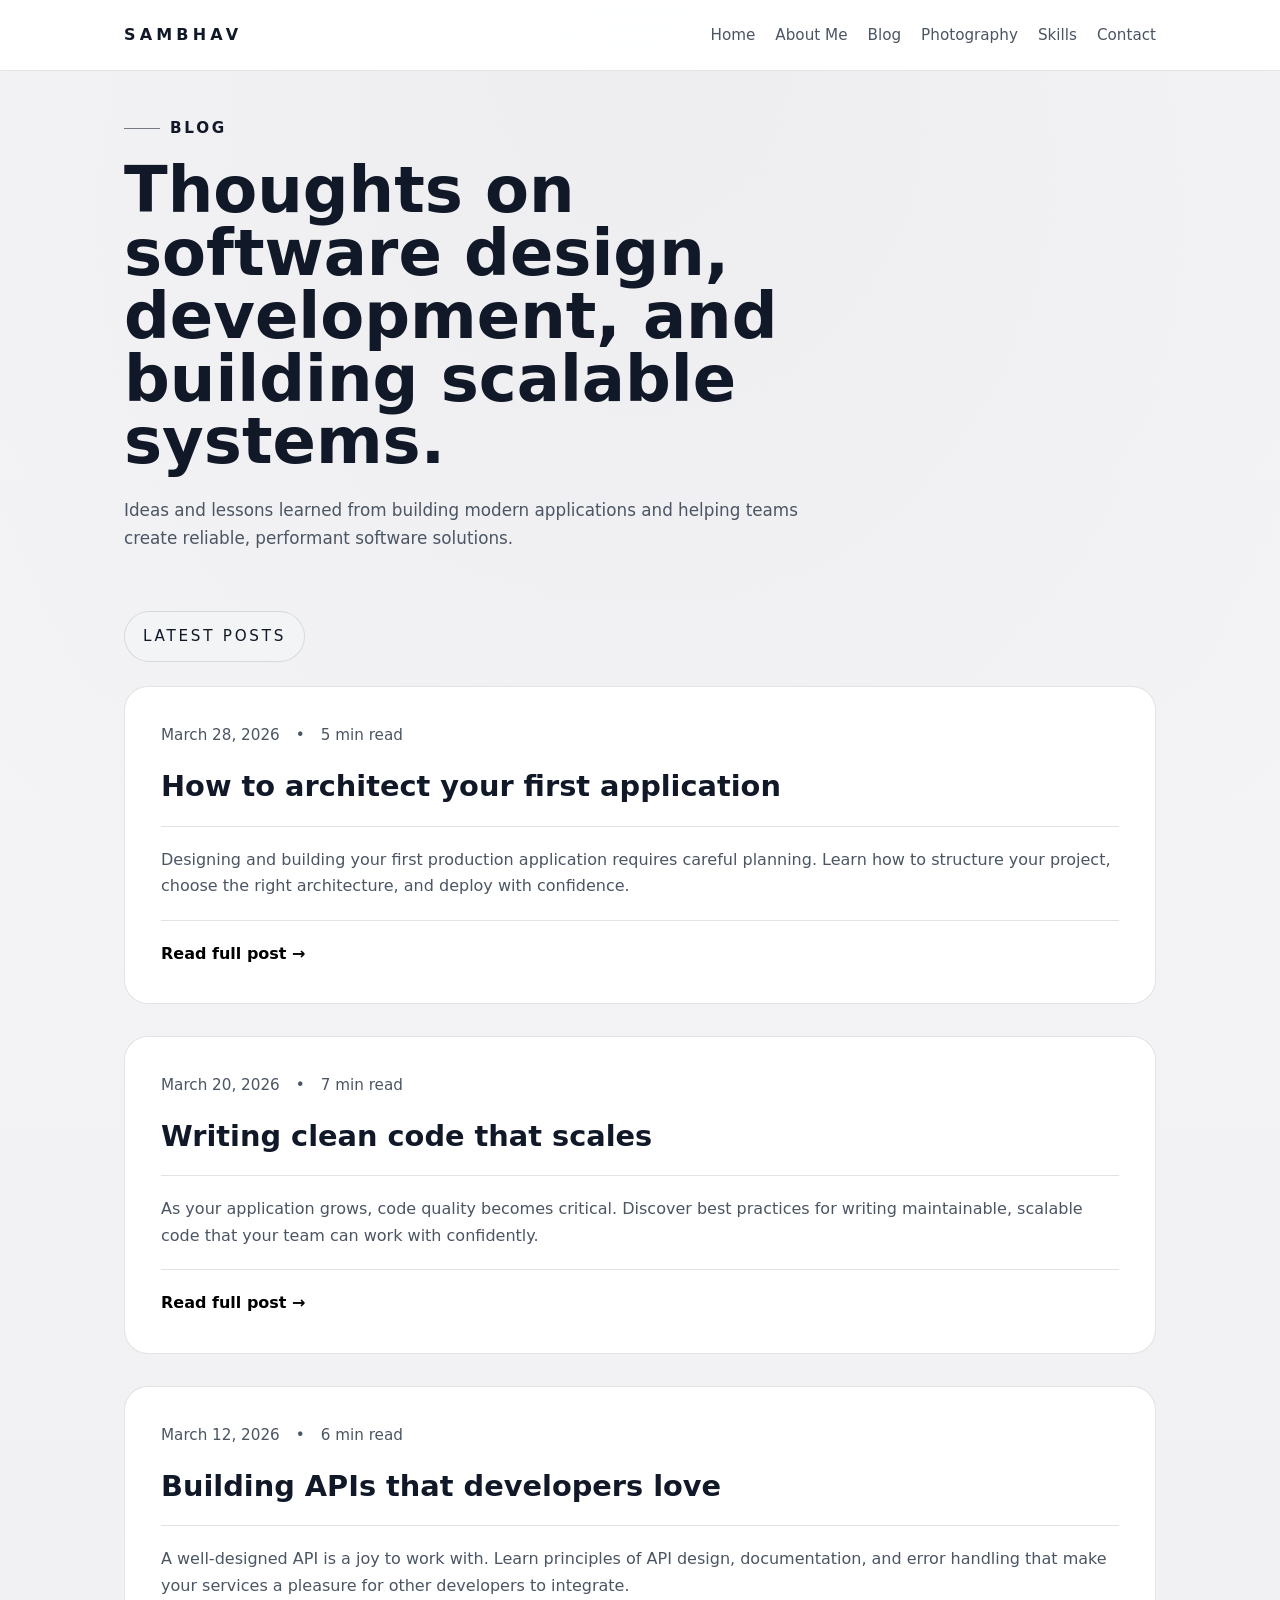
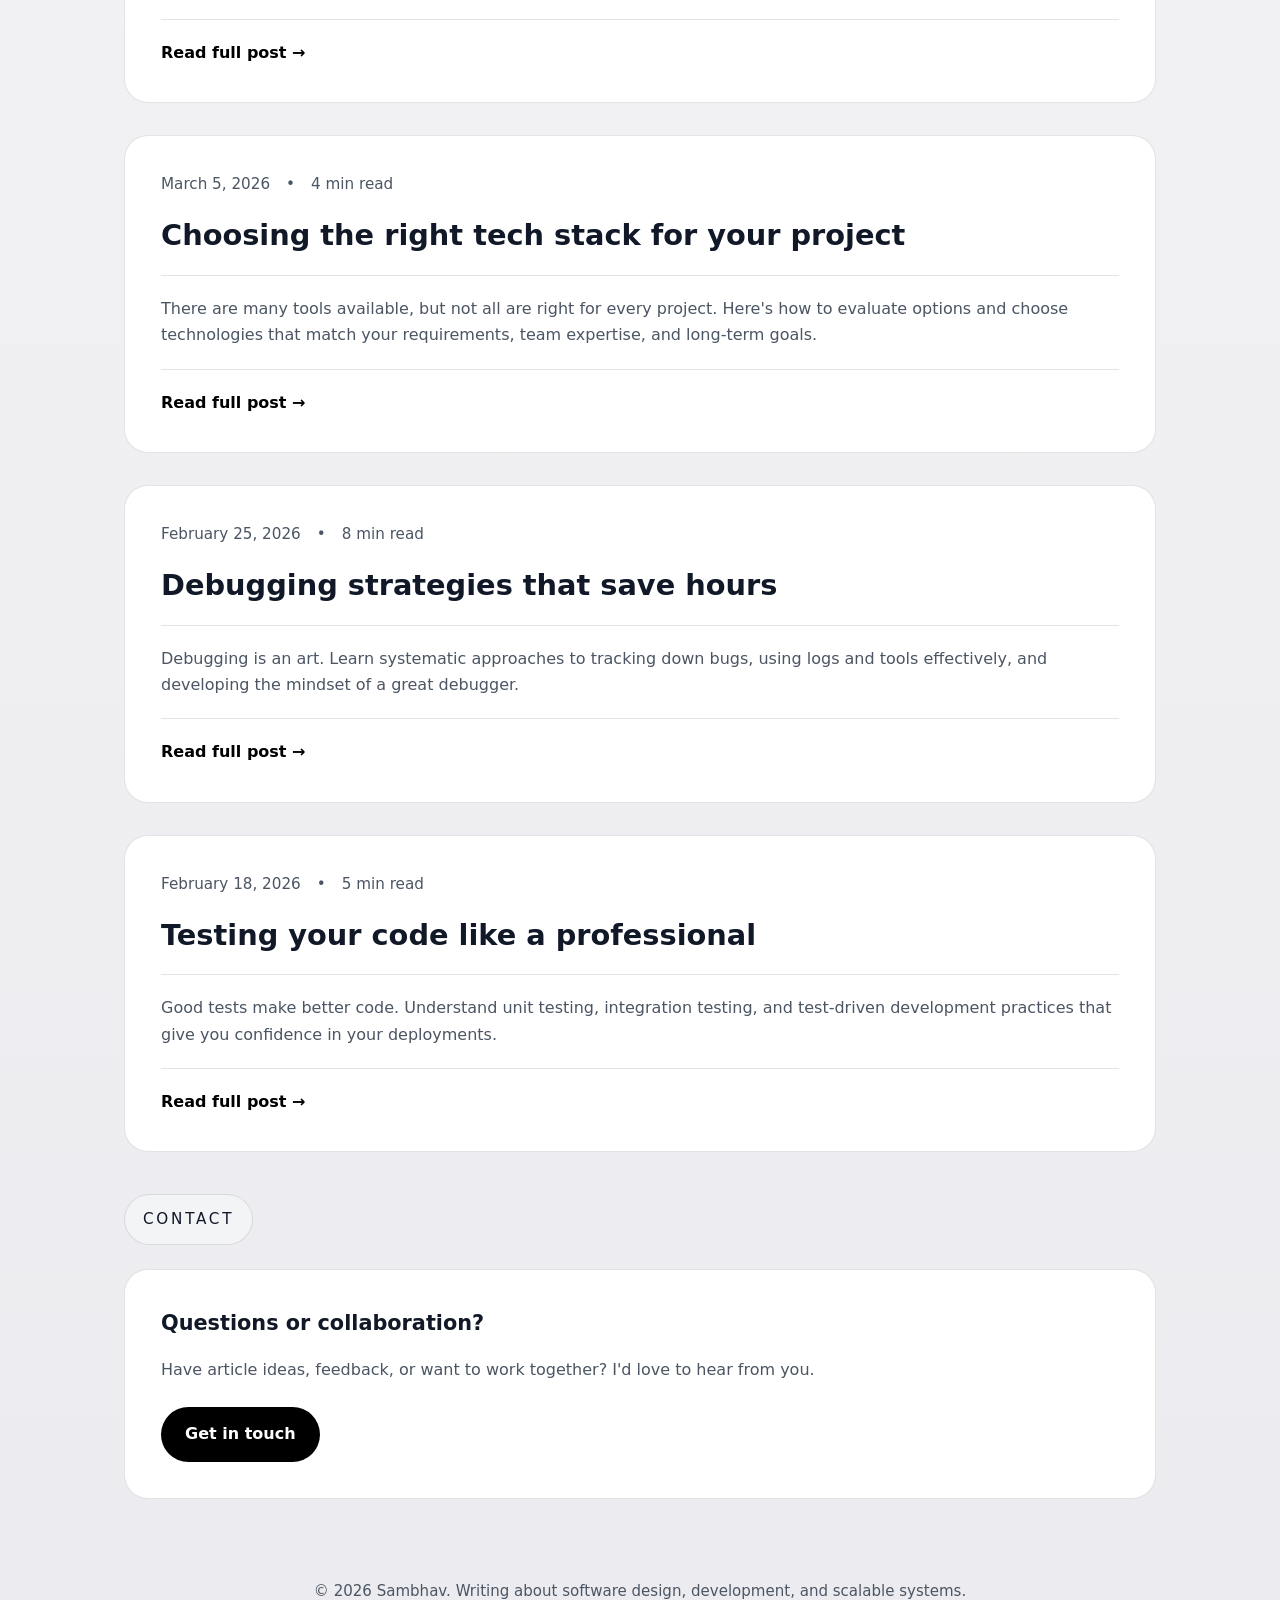
==== blog.html @ 91e05813 "sambhav786io:Update main page, Add blog and photography" ====
<!DOCTYPE html>
<html lang="en">
<head>
  <meta charset="UTF-8" />
  <meta name="viewport" content="width=device-width, initial-scale=1.0" />
  <title>Blog | SAMBHAV VERMAN</title>
  <style>
    :root {
      --bg: #f5f5f7;
      --surface: #ffffff;
      --surface-soft: #f3f4f6;
      --text: #111827;
      --muted: #4b5563;
      --accent: #111827;
      --accent-strong: #000000;
      --border: rgba(17, 24, 39, 0.12);
      --radius: 24px;
      font-family: Inter, ui-sans-serif, system-ui, -apple-system, BlinkMacSystemFont, "Segoe UI", sans-serif;
    }

    * {
      box-sizing: border-box;
    }

    html {
      scroll-behavior: smooth;
    }

    body {
      margin: 0;
      min-height: 100vh;
      background: radial-gradient(circle at top, rgba(17, 24, 39, 0.04), transparent 32%),
        linear-gradient(180deg, #f6f6f8 0%, #ececf0 100%);
      color: var(--text);
      line-height: 1.65;
    }

    a {
      color: inherit;
    }

    header {
      position: sticky;
      top: 0;
      z-index: 10;
      backdrop-filter: blur(14px);
      background: rgba(255, 255, 255, 0.95);
      border-bottom: 1px solid var(--border);
    }

    .topbar {
      max-width: 1080px;
      margin: 0 auto;
      padding: 22px 24px;
      display: flex;
      align-items: center;
      justify-content: space-between;
      gap: 16px;
    }

    .brand {
      font-size: 1rem;
      font-weight: 700;
      letter-spacing: 0.26em;
      text-transform: uppercase;
      color: var(--accent);
    }

    nav {
      display: flex;
      flex-wrap: wrap;
      gap: 20px;
    }

    nav a {
      color: var(--muted);
      text-decoration: none;
      transition: color 0.2s ease;
      font-size: 0.95rem;
    }

    nav a:hover,
    nav a:focus-visible {
      color: var(--text);
    }

    .page {
      max-width: 1080px;
      margin: 0 auto;
      padding: 40px 24px 80px;
      display: grid;
      gap: 42px;
    }

    .hero {
      display: grid;
      gap: 28px;
    }

    .hero-copy {
      max-width: 740px;
    }

    .eyebrow {
      display: inline-flex;
      align-items: center;
      gap: 10px;
      color: var(--accent);
      font-size: 0.95rem;
      font-weight: 700;
      text-transform: uppercase;
      letter-spacing: 0.18em;
    }

    .eyebrow::before {
      content: "";
      width: 36px;
      height: 1px;
      background: currentColor;
      opacity: 0.55;
    }

    .hero-title {
      margin: 18px 0 24px;
      font-size: clamp(2.6rem, 5vw, 4.2rem);
      line-height: 0.98;
    }

    .hero-text {
      max-width: 680px;
      color: var(--muted);
      font-size: 1.05rem;
    }

    .section-title {
      margin: 0 0 24px;
      display: inline-flex;
      align-items: center;
      padding: 12px 18px;
      font-size: 0.95rem;
      letter-spacing: 0.18em;
      text-transform: uppercase;
      color: var(--accent);
      border: 1px solid var(--border);
      border-radius: 999px;
      background: var(--surface-soft);
    }

    .blog-grid {
      display: grid;
      gap: 32px;
    }

    .blog-post {
      background: var(--surface);
      border: 1px solid var(--border);
      border-radius: var(--radius);
      padding: 36px;
      display: grid;
      gap: 20px;
    }

    .blog-meta {
      display: flex;
      gap: 16px;
      flex-wrap: wrap;
      color: var(--muted);
      font-size: 0.95rem;
    }

    .blog-post h2 {
      margin: 0;
      font-size: 1.8rem;
      line-height: 1.3;
    }

    .blog-post p {
      margin: 0;
      color: var(--muted);
    }

    .blog-post a {
      color: var(--accent-strong);
      font-weight: 700;
      text-decoration: none;
    }

    .blog-excerpt {
      padding: 20px 0;
      border-top: 1px solid var(--border);
      border-bottom: 1px solid var(--border);
    }

    .read-more {
      display: inline-flex;
      align-items: center;
      gap: 8px;
      color: var(--accent-strong);
      text-decoration: none;
      font-weight: 700;
    }

    footer {
      text-align: center;
      color: var(--muted);
      font-size: 0.94rem;
    }

    @media (max-width: 640px) {
      .page {
        padding: 28px 18px 64px;
      }

      .hero-title {
        font-size: clamp(2.2rem, 9vw, 3rem);
      }

      .blog-post {
        padding: 24px;
      }

      .blog-post h2 {
        font-size: 1.4rem;
      }
    }
  </style>
</head>
<body>
  <header>
    <div class="topbar">
      <div class="brand">Sambhav</div>
      <nav>
        <a href="index.html">Home</a>
        <a href="index.html#about">About Me</a>
        <a href="blog.html">Blog</a>
        <a href="photography.html">Photography</a>
        <a href="index.html#skills">Skills</a>
        <a href="index.html#contact">Contact</a>
      </nav>
    </div>
  </header>

  <main class="page">
    <section class="hero">
      <div class="hero-copy">
        <span class="eyebrow">Blog</span>
        <h1 class="hero-title">Thoughts on software design, development, and building scalable systems.</h1>
        <p class="hero-text">Ideas and lessons learned from building modern applications and helping teams create reliable, performant software solutions.</p>
      </div>
    </section>

    <section>
      <p class="section-title">Latest posts</p>
      <div class="blog-grid">
        <article class="blog-post">
          <div class="blog-meta">
            <span>March 28, 2026</span>
            <span>•</span>
            <span>5 min read</span>
          </div>
          <h2>How to architect your first application</h2>
          <div class="blog-excerpt">
            <p>Designing and building your first production application requires careful planning. Learn how to structure your project, choose the right architecture, and deploy with confidence.</p>
          </div>
          <a href="#" class="read-more">Read full post →</a>
        </article>

        <article class="blog-post">
          <div class="blog-meta">
            <span>March 20, 2026</span>
            <span>•</span>
            <span>7 min read</span>
          </div>
          <h2>Writing clean code that scales</h2>
          <div class="blog-excerpt">
            <p>As your application grows, code quality becomes critical. Discover best practices for writing maintainable, scalable code that your team can work with confidently.</p>
          </div>
          <a href="#" class="read-more">Read full post →</a>
        </article>

        <article class="blog-post">
          <div class="blog-meta">
            <span>March 12, 2026</span>
            <span>•</span>
            <span>6 min read</span>
          </div>
          <h2>Building APIs that developers love</h2>
          <div class="blog-excerpt">
            <p>A well-designed API is a joy to work with. Learn principles of API design, documentation, and error handling that make your services a pleasure for other developers to integrate.</p>
          </div>
          <a href="#" class="read-more">Read full post →</a>
        </article>

        <article class="blog-post">
          <div class="blog-meta">
            <span>March 5, 2026</span>
            <span>•</span>
            <span>4 min read</span>
          </div>
          <h2>Choosing the right tech stack for your project</h2>
          <div class="blog-excerpt">
            <p>There are many tools available, but not all are right for every project. Here's how to evaluate options and choose technologies that match your requirements, team expertise, and long-term goals.</p>
          </div>
          <a href="#" class="read-more">Read full post →</a>
        </article>

        <article class="blog-post">
          <div class="blog-meta">
            <span>February 25, 2026</span>
            <span>•</span>
            <span>8 min read</span>
          </div>
          <h2>Debugging strategies that save hours</h2>
          <div class="blog-excerpt">
            <p>Debugging is an art. Learn systematic approaches to tracking down bugs, using logs and tools effectively, and developing the mindset of a great debugger.</p>
          </div>
          <a href="#" class="read-more">Read full post →</a>
        </article>

        <article class="blog-post">
          <div class="blog-meta">
            <span>February 18, 2026</span>
            <span>•</span>
            <span>5 min read</span>
          </div>
          <h2>Testing your code like a professional</h2>
          <div class="blog-excerpt">
            <p>Good tests make better code. Understand unit testing, integration testing, and test-driven development practices that give you confidence in your deployments.</p>
          </div>
          <a href="#" class="read-more">Read full post →</a>
        </article>
      </div>
    </section>

    <section>
      <p class="section-title">Contact</p>
      <div style="background: var(--surface); border: 1px solid var(--border); border-radius: var(--radius); padding: 36px;">
        <h3 style="margin: 0 0 16px; font-size: 1.3rem;">Questions or collaboration?</h3>
        <p style="margin: 0 0 24px; color: var(--muted);">Have article ideas, feedback, or want to work together? I'd love to hear from you.</p>
        <a href="index.html#contact" style="display: inline-flex; align-items: center; justify-content: center; padding: 14px 24px; background: #000; color: #fff; border-radius: 999px; text-decoration: none; font-weight: 700;">Get in touch</a>
      </div>
    </section>
  </main>

  <footer>
    © 2026 Sambhav. Writing about software design, development, and scalable systems.
  </footer>
</body>
</html>
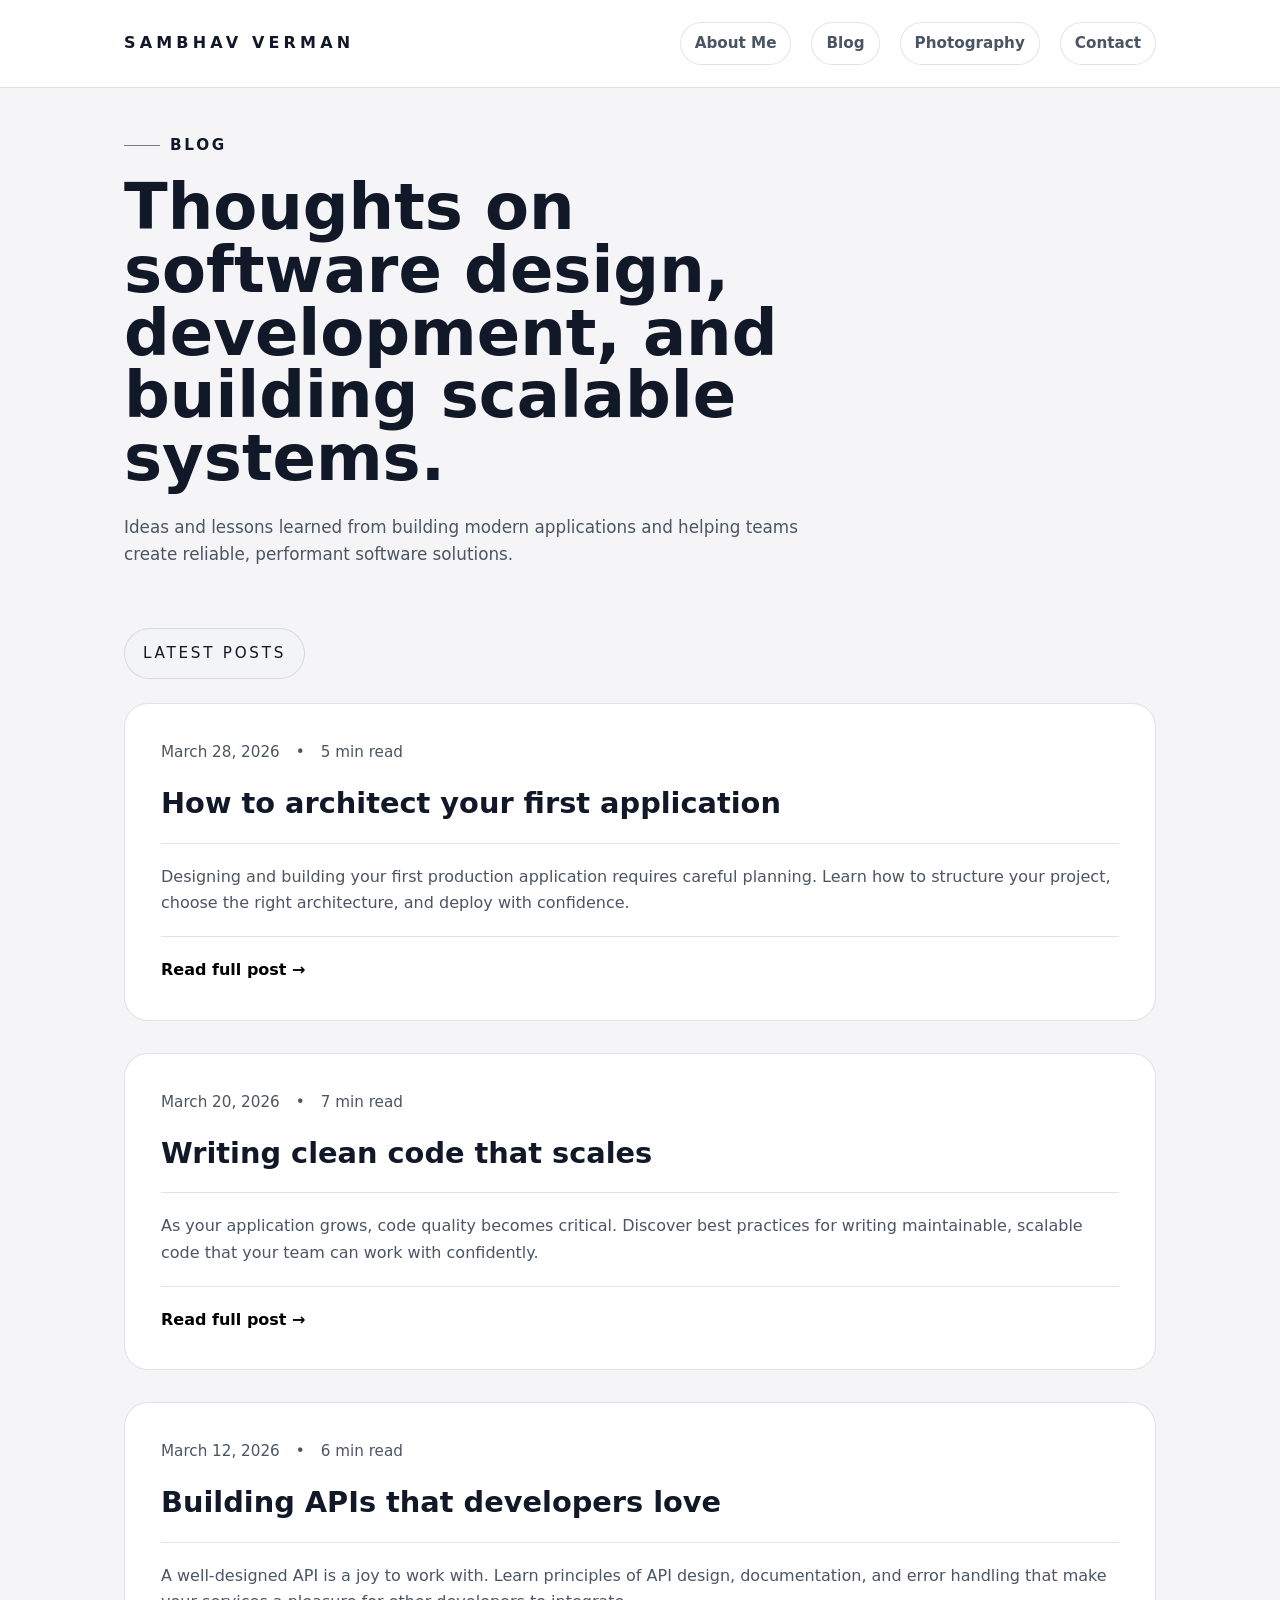
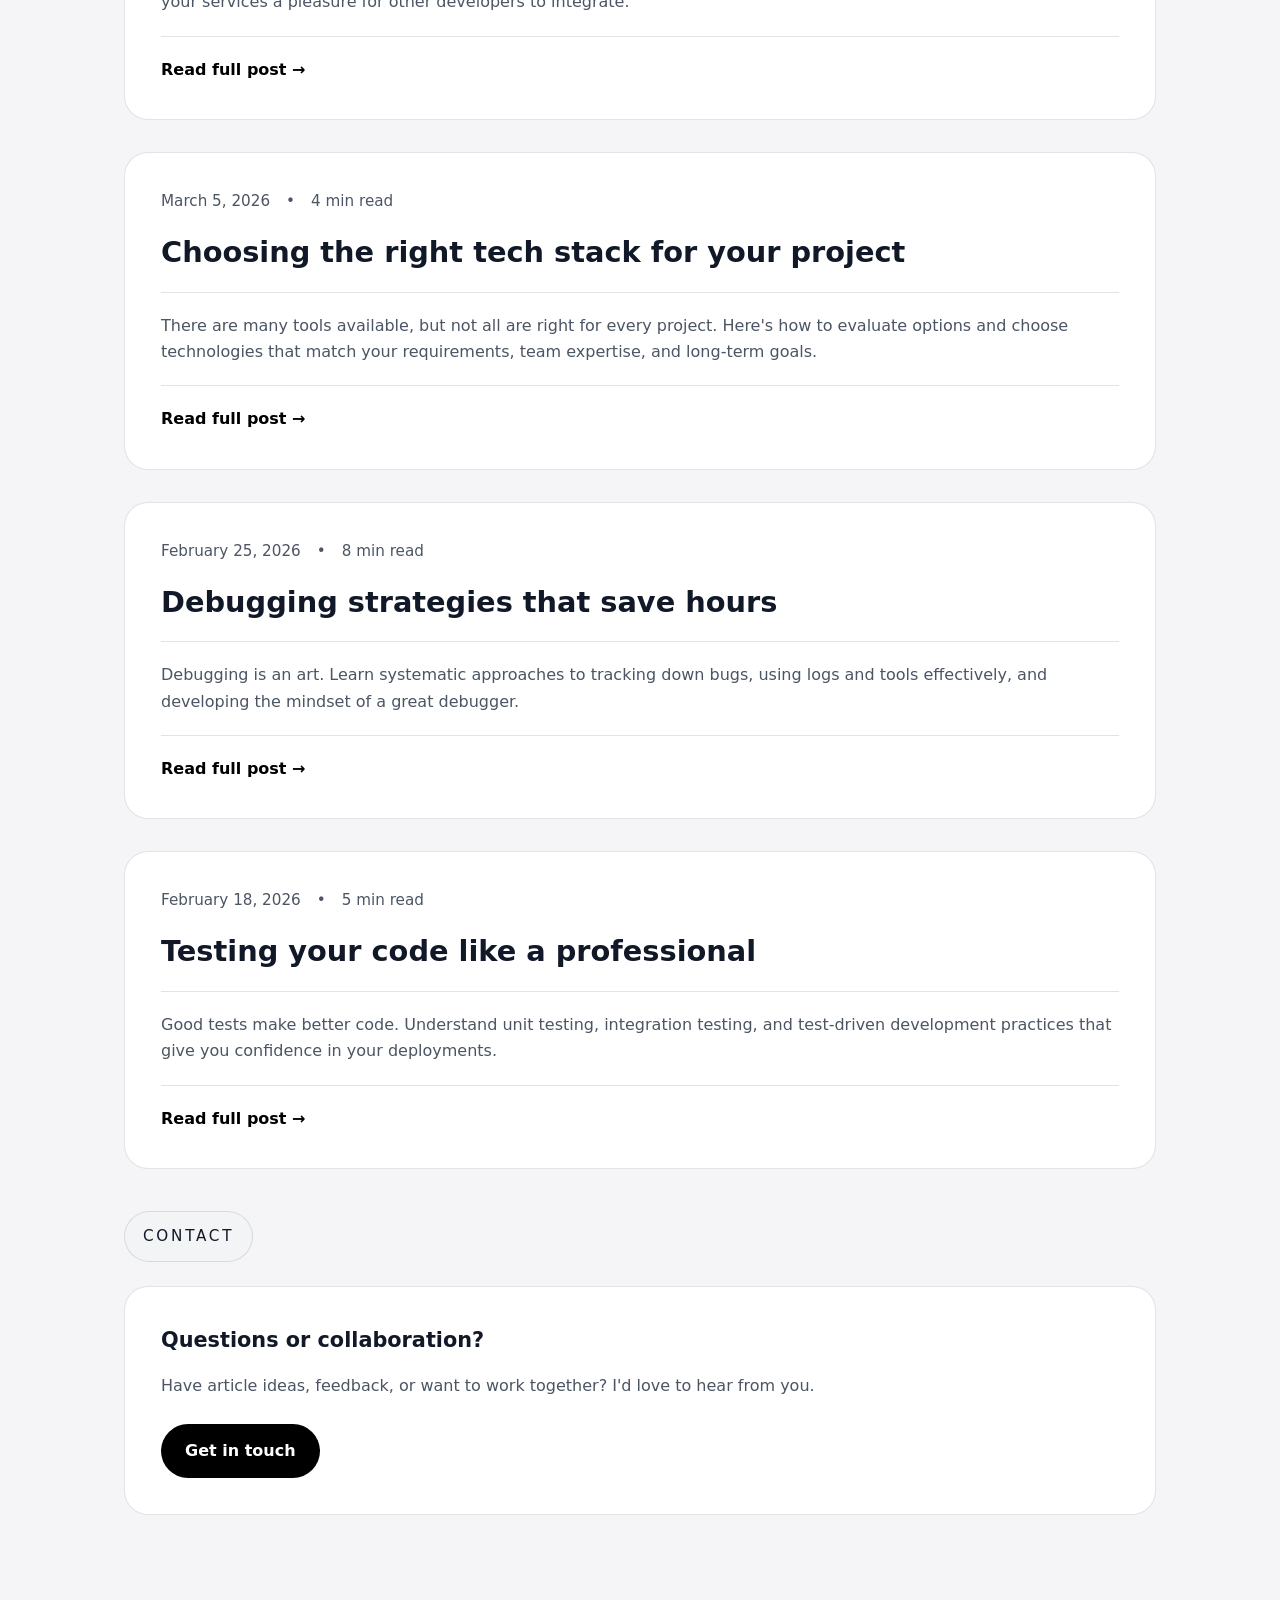
==== commit b33c1cc4: "sambhav786io: update title bar" ====
--- a/blog.html
+++ b/blog.html
@@ -29,8 +29,7 @@
     body {
       margin: 0;
       min-height: 100vh;
-      background: radial-gradient(circle at top, rgba(17, 24, 39, 0.04), transparent 32%),
-        linear-gradient(180deg, #f6f6f8 0%, #ececf0 100%);
+      background: var(--bg);
       color: var(--text);
       line-height: 1.65;
     }
@@ -44,7 +43,7 @@
       top: 0;
       z-index: 10;
       backdrop-filter: blur(14px);
-      background: rgba(255, 255, 255, 0.95);
+      background: rgba(255,255,255,0.92);
       border-bottom: 1px solid var(--border);
     }
 
@@ -75,13 +74,20 @@
     nav a {
       color: var(--muted);
       text-decoration: none;
-      transition: color 0.2s ease;
+      transition: color 0.2s ease, background 0.2s ease, border-color 0.2s ease;
       font-size: 0.95rem;
+      font-weight: 700;
+      padding: 8px 14px;
+      border: 1px solid var(--border);
+      border-radius: 999px;
+      background: rgba(255, 255, 255, 0.85);
     }
 
     nav a:hover,
     nav a:focus-visible {
       color: var(--text);
+      background: var(--surface-soft);
+      border-color: rgba(17, 24, 39, 0.22);
     }
 
     .page {
@@ -228,13 +234,11 @@
 <body>
   <header>
     <div class="topbar">
-      <div class="brand">Sambhav</div>
+      <div class="brand">SAMBHAV VERMAN</div>
       <nav>
-        <a href="index.html">Home</a>
         <a href="index.html#about">About Me</a>
         <a href="blog.html">Blog</a>
         <a href="photography.html">Photography</a>
-        <a href="index.html#skills">Skills</a>
         <a href="index.html#contact">Contact</a>
       </nav>
     </div>
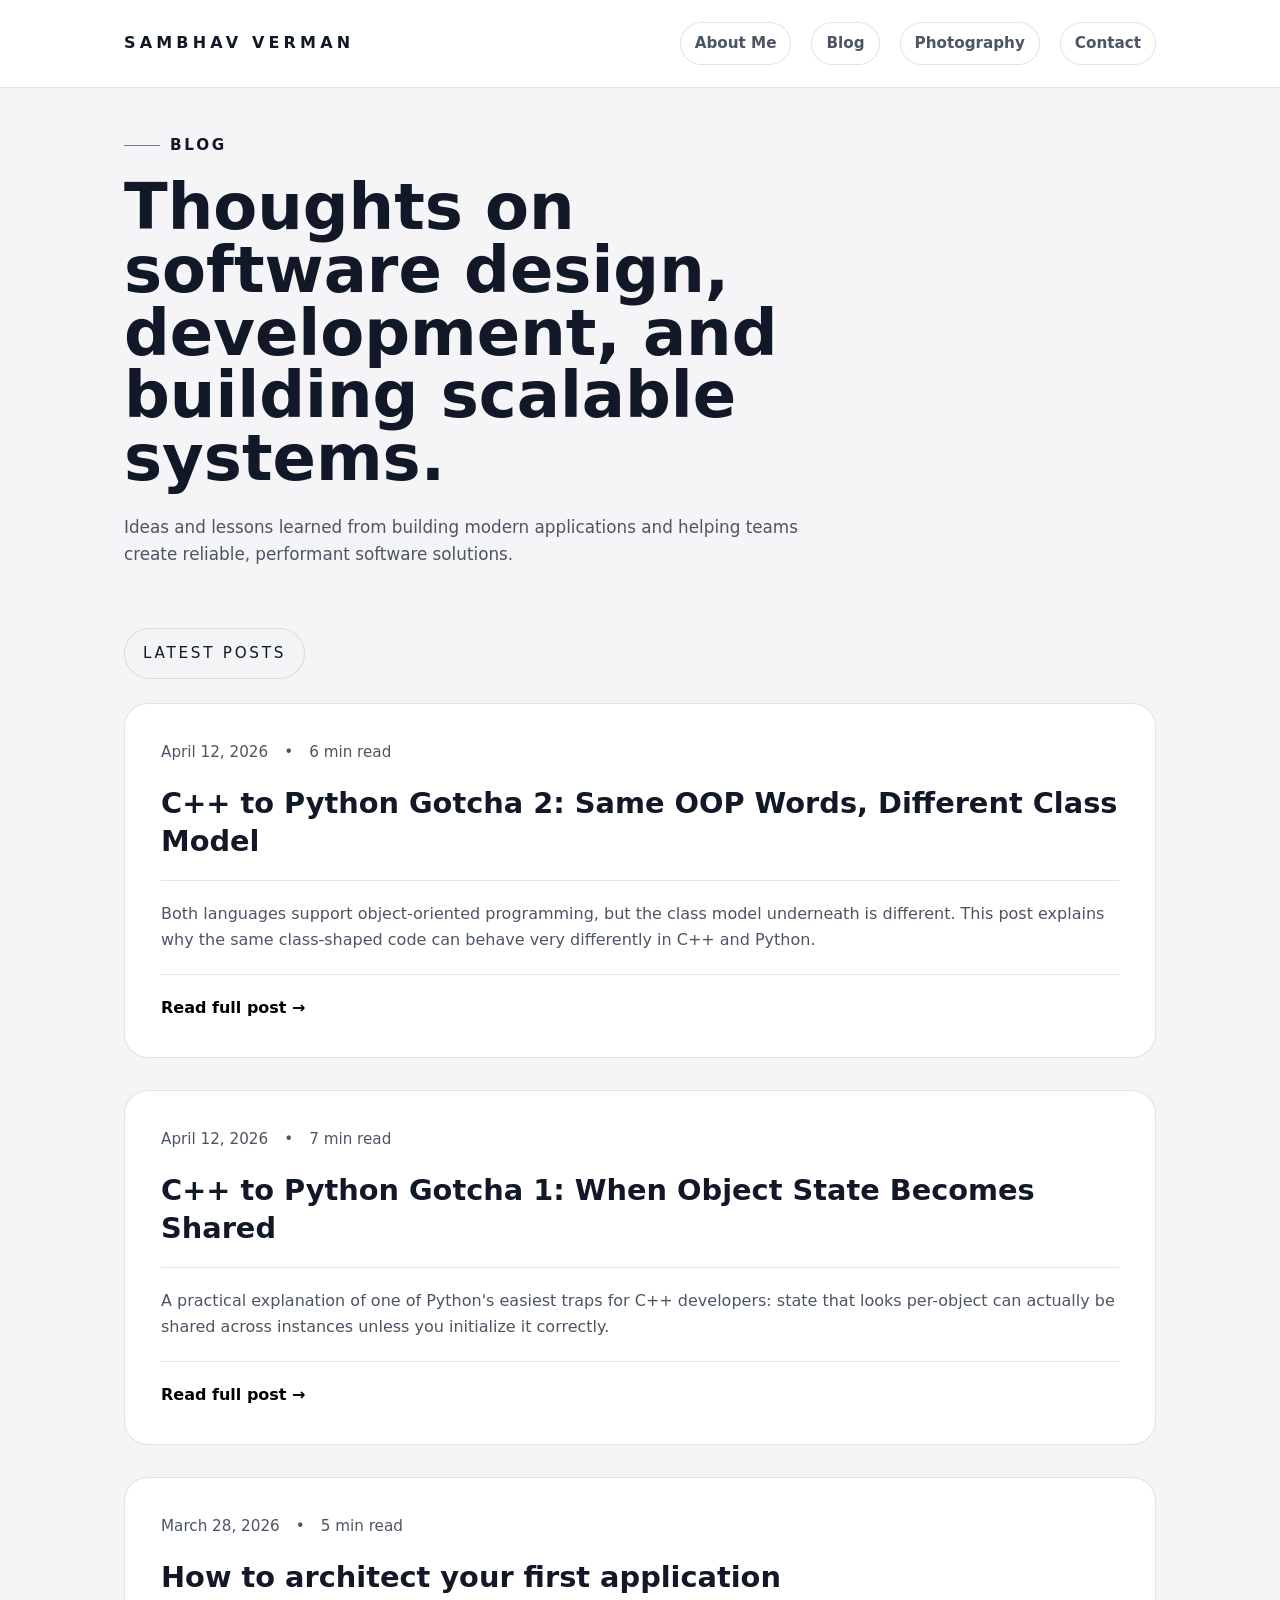
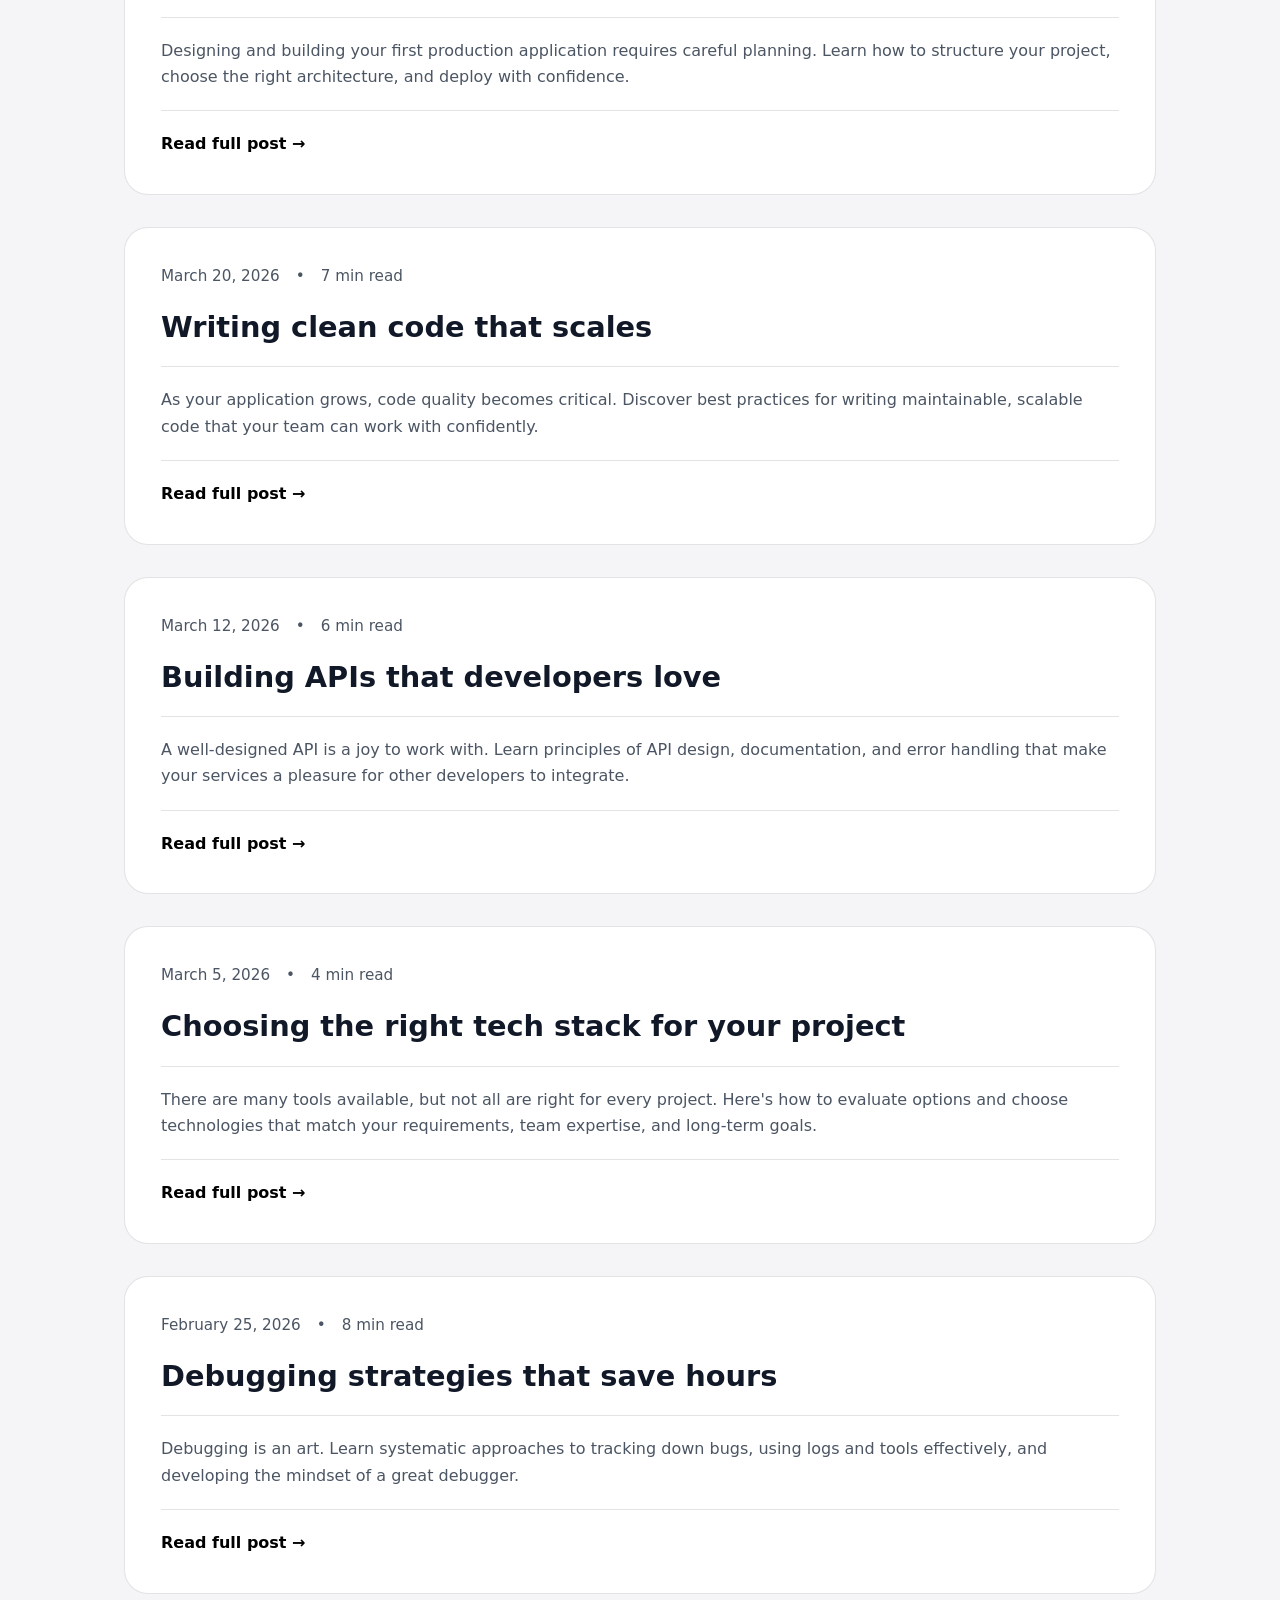
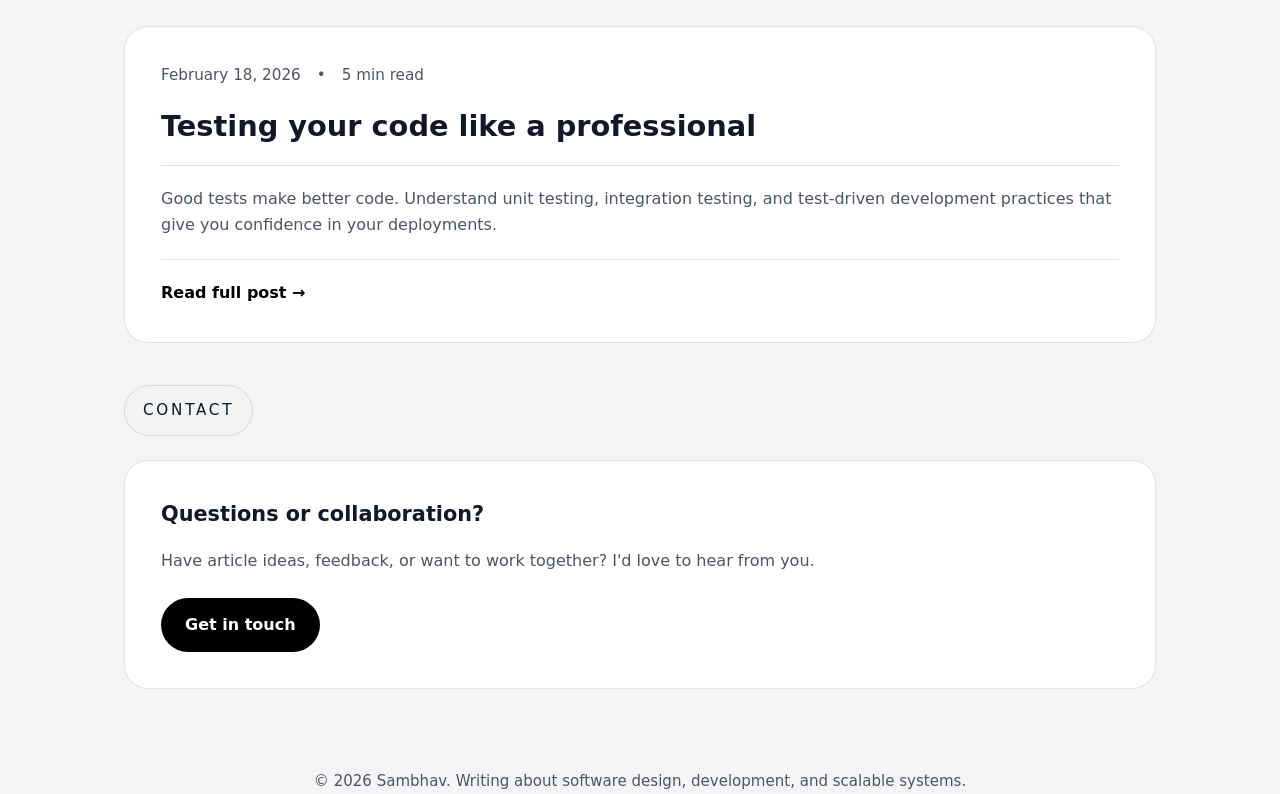
==== commit 78e7711b: "sambhav786io: Add cpp 2 py gotcha blog 1-2" ====
--- a/blog.html
+++ b/blog.html
@@ -63,6 +63,7 @@
       letter-spacing: 0.26em;
       text-transform: uppercase;
       color: var(--accent);
+      text-decoration: none;
     }
 
     nav {
@@ -234,7 +235,7 @@
 <body>
   <header>
     <div class="topbar">
-      <div class="brand">SAMBHAV VERMAN</div>
+      <a class="brand" href="index.html">SAMBHAV VERMAN</a>
       <nav>
         <a href="index.html#about">About Me</a>
         <a href="blog.html">Blog</a>
@@ -256,6 +257,32 @@
     <section>
       <p class="section-title">Latest posts</p>
       <div class="blog-grid">
+        <article class="blog-post">
+          <div class="blog-meta">
+            <span>April 12, 2026</span>
+            <span>•</span>
+            <span>6 min read</span>
+          </div>
+          <h2>C++ to Python Gotcha 2: Same OOP Words, Different Class Model</h2>
+          <div class="blog-excerpt">
+            <p>Both languages support object-oriented programming, but the class model underneath is different. This post explains why the same class-shaped code can behave very differently in C++ and Python.</p>
+          </div>
+          <a href="posts/cpp-to-python-gotcha-2.html" class="read-more">Read full post →</a>
+        </article>
+
+        <article class="blog-post">
+          <div class="blog-meta">
+            <span>April 12, 2026</span>
+            <span>•</span>
+            <span>7 min read</span>
+          </div>
+          <h2>C++ to Python Gotcha 1: When Object State Becomes Shared</h2>
+          <div class="blog-excerpt">
+            <p>A practical explanation of one of Python's easiest traps for C++ developers: state that looks per-object can actually be shared across instances unless you initialize it correctly.</p>
+          </div>
+          <a href="posts/cpp-to-python-gotcha-1.html" class="read-more">Read full post →</a>
+        </article>
+
         <article class="blog-post">
           <div class="blog-meta">
             <span>March 28, 2026</span>
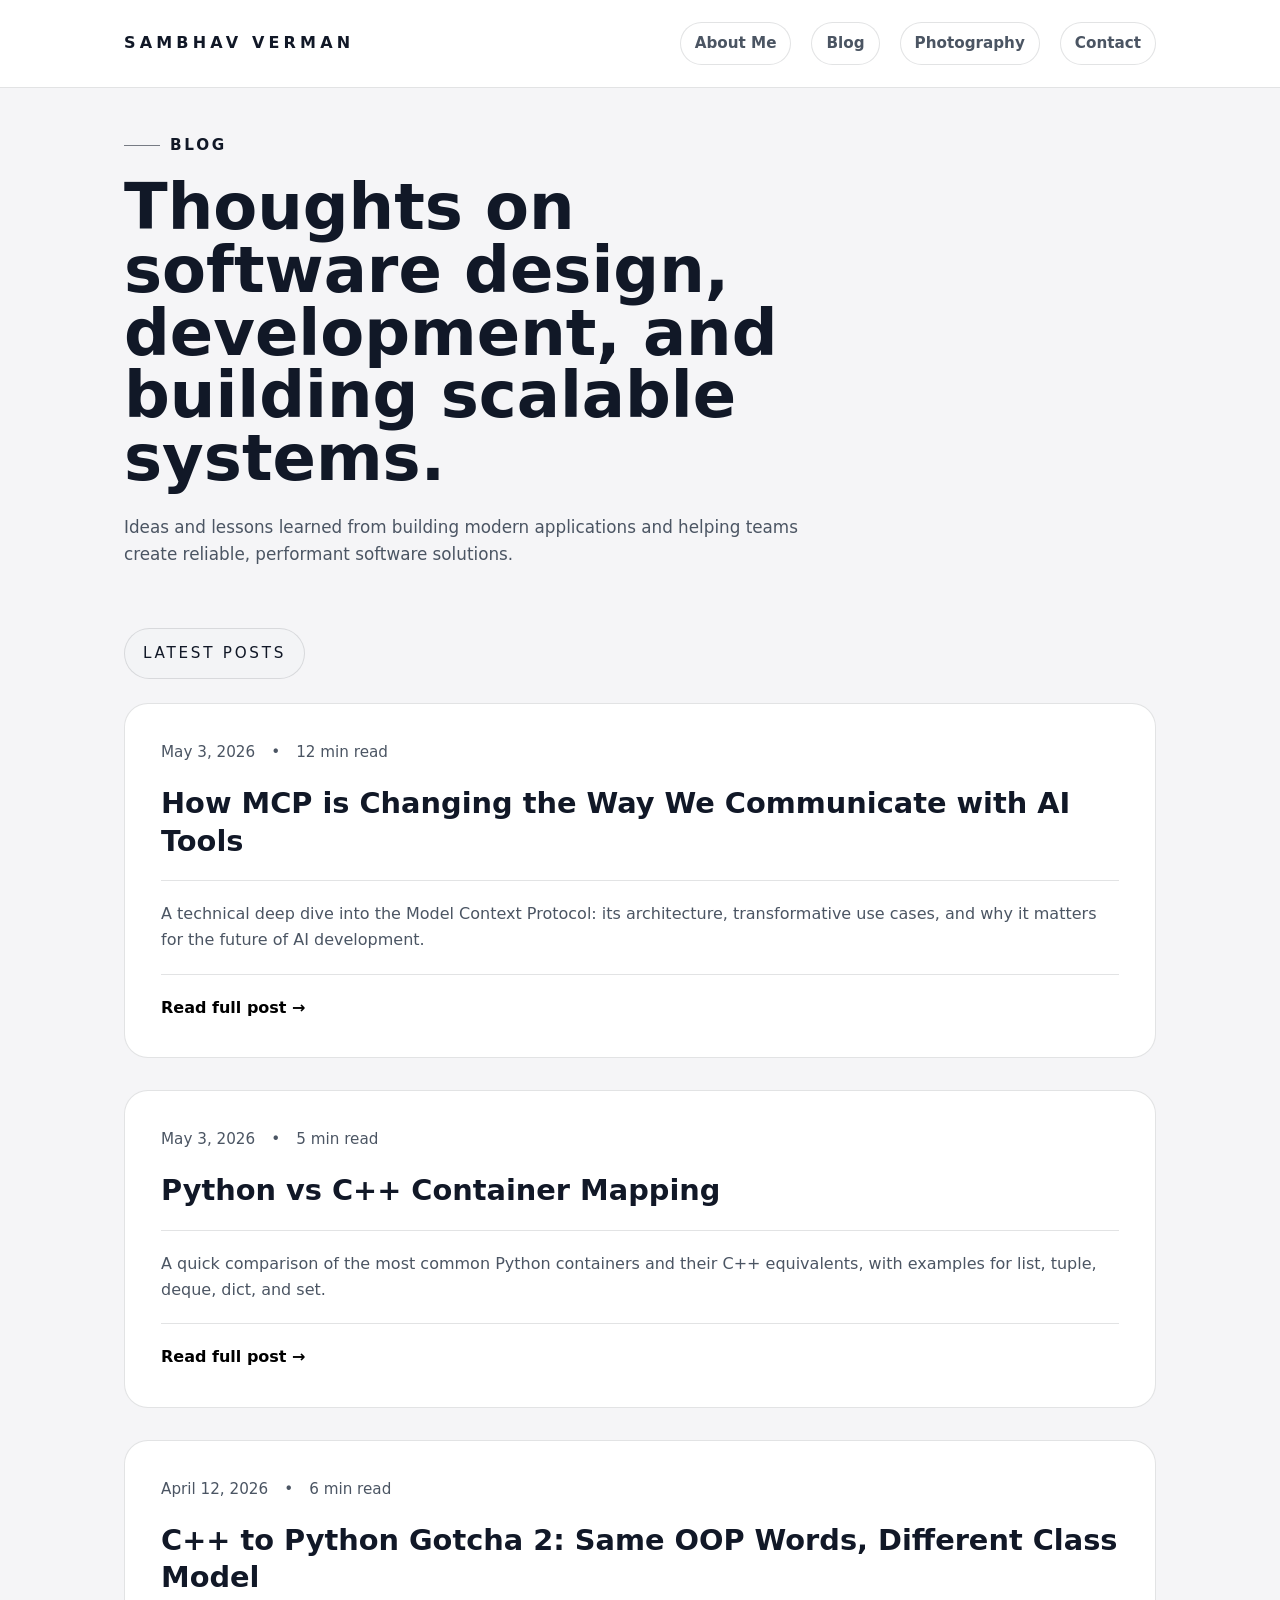
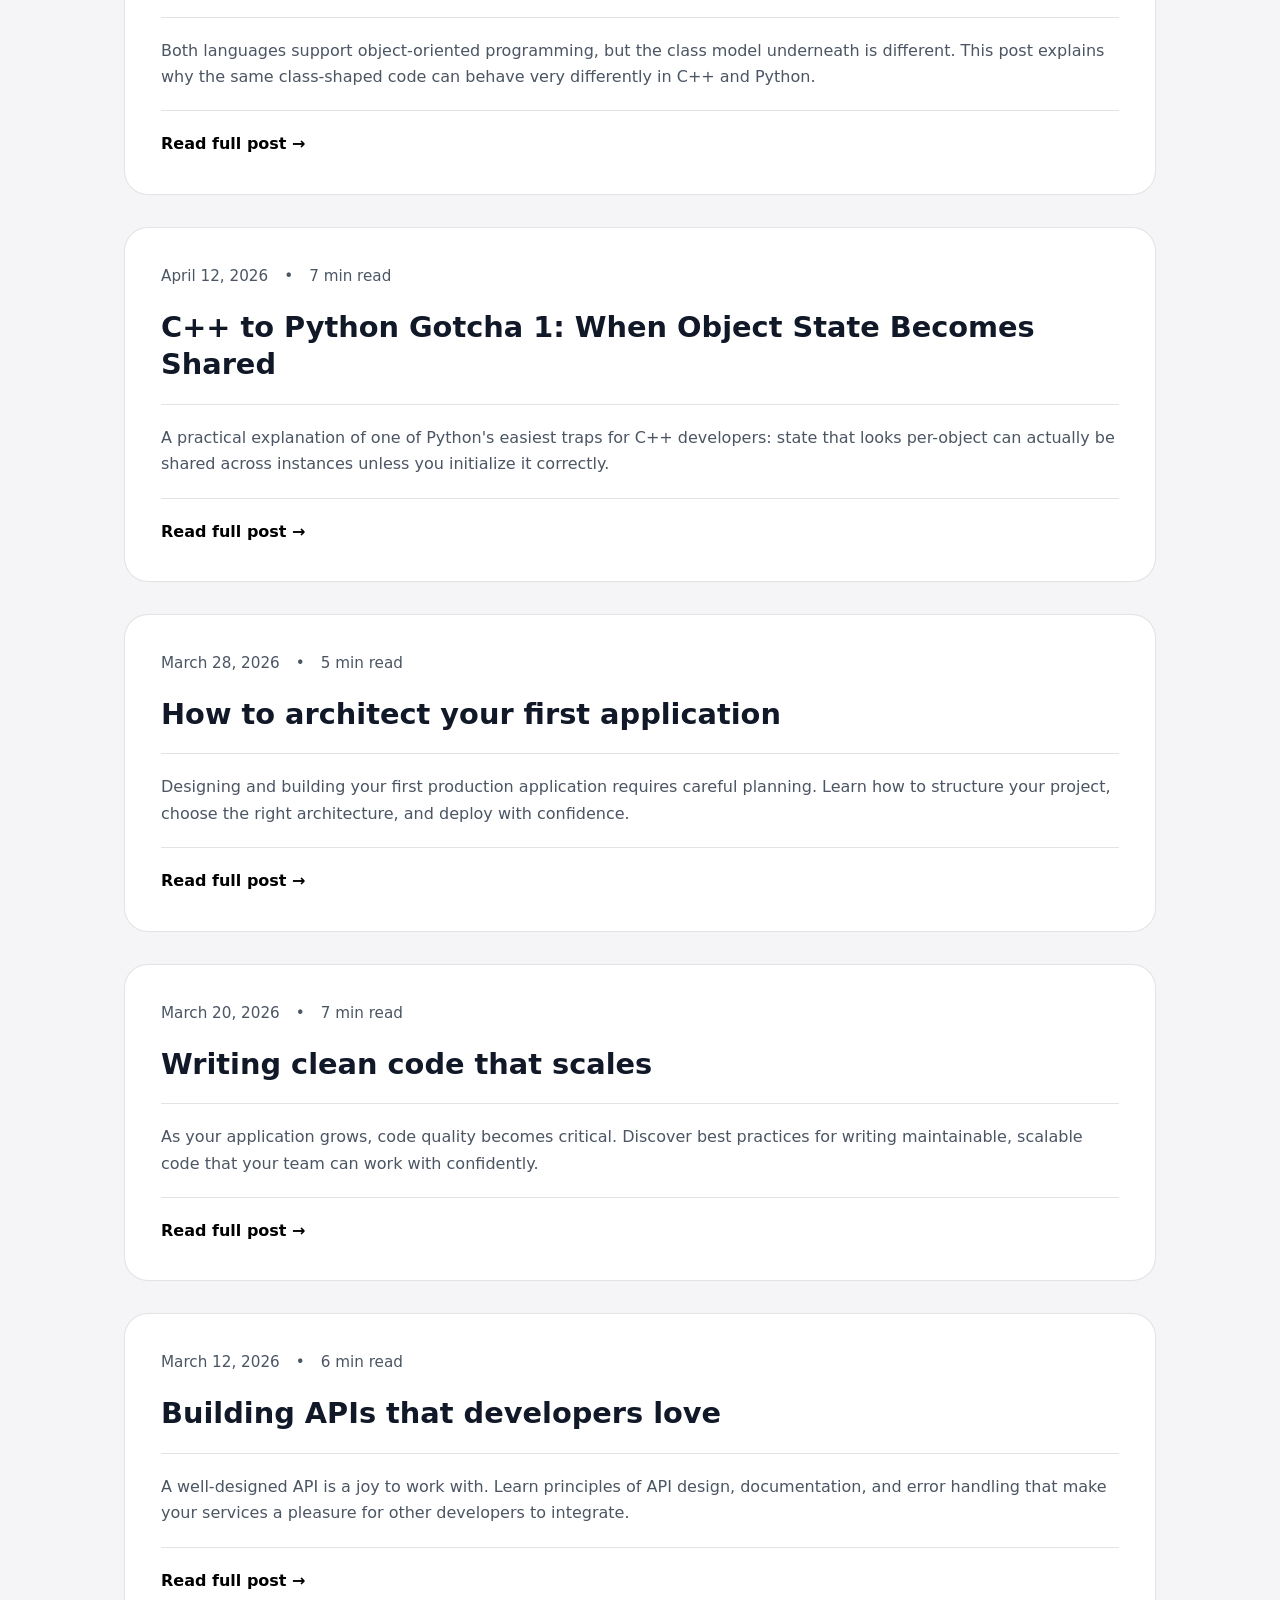
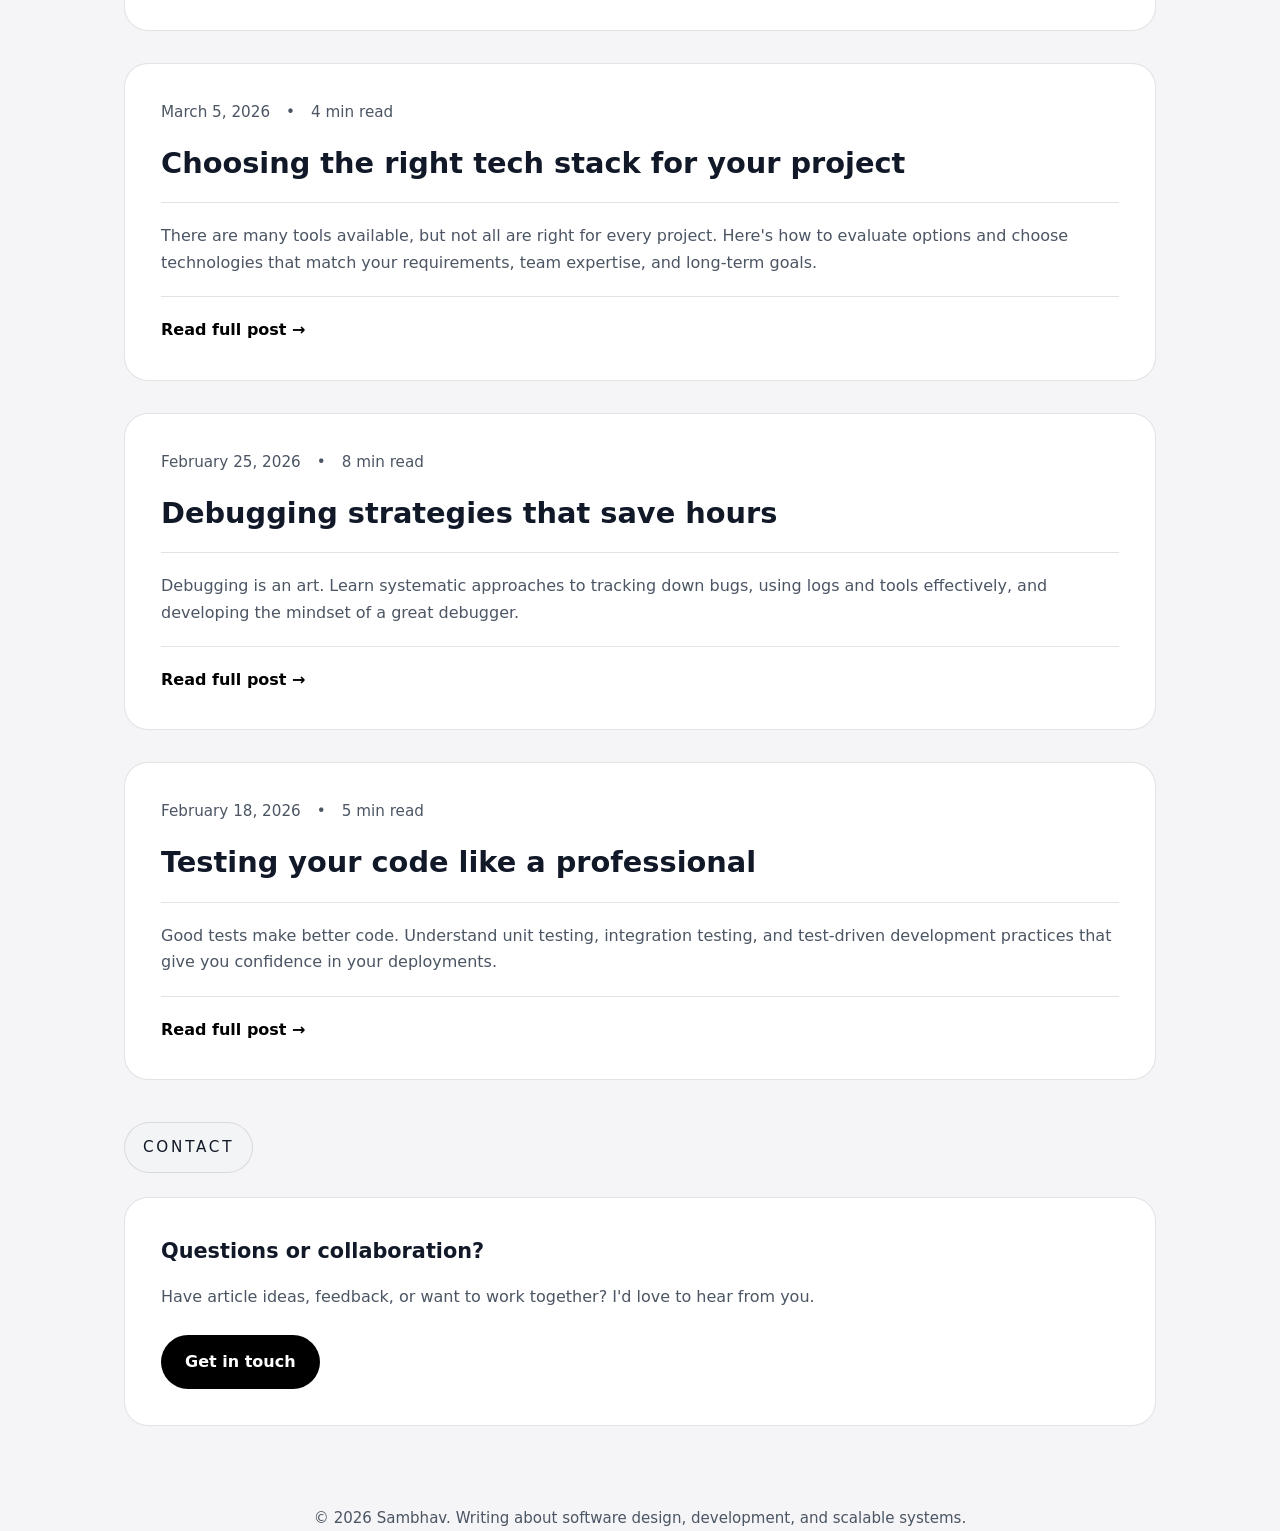
==== commit 6c3f34c9: "sambhav786io: Add new posts" ====
--- a/blog.html
+++ b/blog.html
@@ -259,6 +259,32 @@
       <div class="blog-grid">
         <article class="blog-post">
           <div class="blog-meta">
+            <span>May 3, 2026</span>
+            <span>•</span>
+            <span>12 min read</span>
+          </div>
+          <h2>How MCP is Changing the Way We Communicate with AI Tools</h2>
+          <div class="blog-excerpt">
+            <p>A technical deep dive into the Model Context Protocol: its architecture, transformative use cases, and why it matters for the future of AI development.</p>
+          </div>
+          <a href="posts/mcp-changing-ai-tools.html" class="read-more">Read full post →</a>
+        </article>
+
+        <article class="blog-post">
+          <div class="blog-meta">
+            <span>May 3, 2026</span>
+            <span>•</span>
+            <span>5 min read</span>
+          </div>
+          <h2>Python vs C++ Container Mapping</h2>
+          <div class="blog-excerpt">
+            <p>A quick comparison of the most common Python containers and their C++ equivalents, with examples for list, tuple, deque, dict, and set.</p>
+          </div>
+          <a href="posts/python-vs-cpp-containers.html" class="read-more">Read full post →</a>
+        </article>
+
+        <article class="blog-post">
+          <div class="blog-meta">
             <span>April 12, 2026</span>
             <span>•</span>
             <span>6 min read</span>
